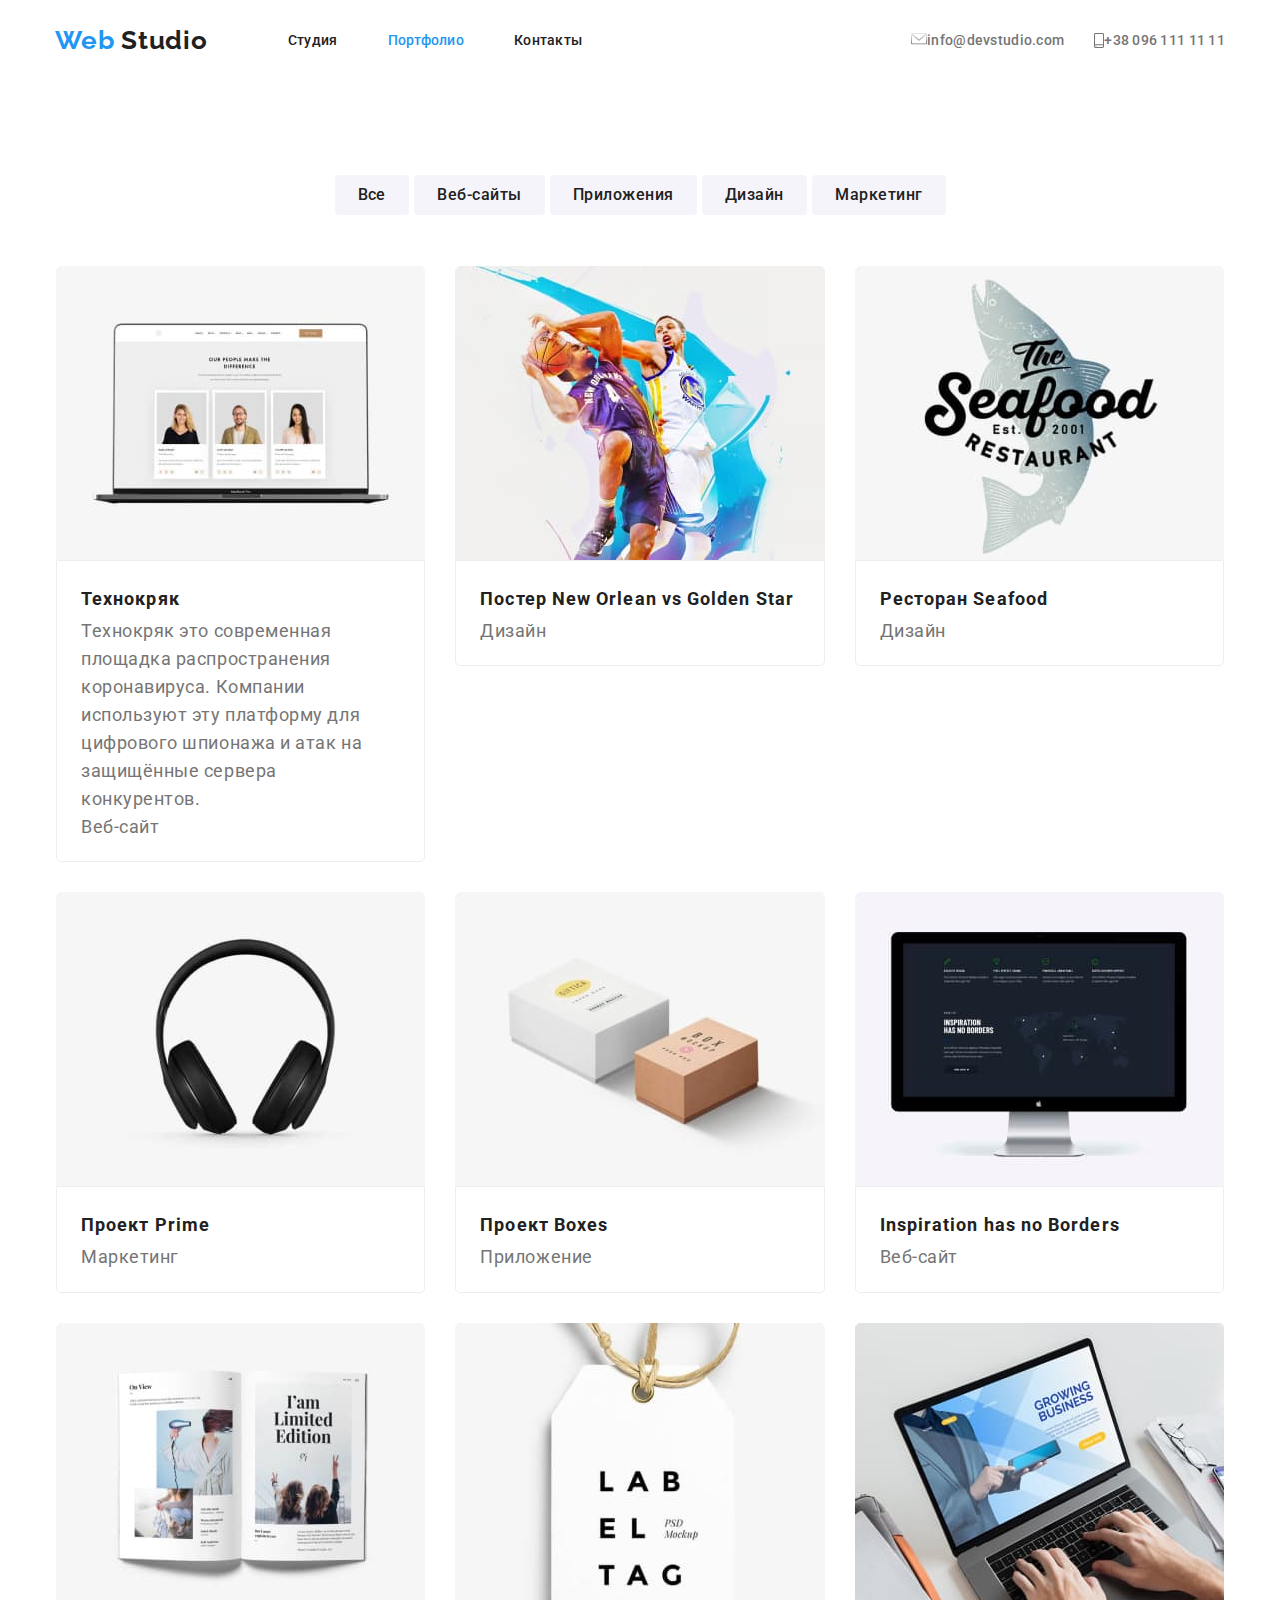
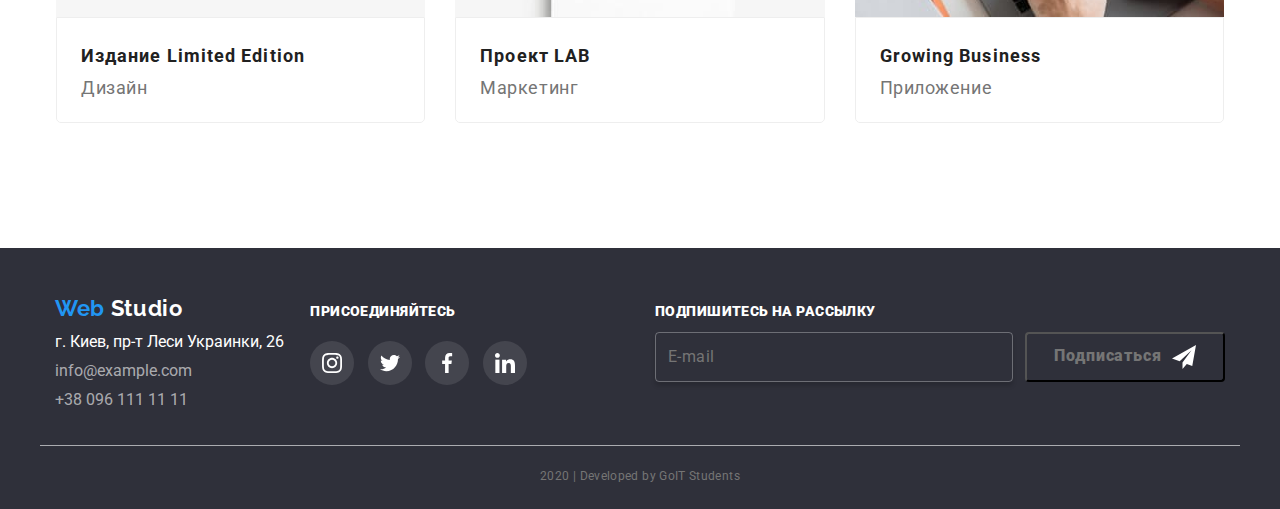
==== portfolio.html @ 770954a1 "добавляет форму в портфолио" ====
<!DOCTYPE html>
<html lang="ru">
  <head>
    <meta charset="UTF-8" />
    <meta name="viewport" content="width=device-width, initial-scale=1.0" />
    <title>Portfolio</title>
    <link
      href="https://fonts.googleapis.com/css2?family=Raleway:wght@700&family=Roboto:wght@400;500;700;900&display=swap"
      rel="stylesheet"
    />

    <link rel="stylesheet" href="./css/common.css" />
    <link rel="stylesheet" href="./css/main.css" />
  </head>

  <body>
    <!-- header-conteiner -->
    <header>
      <div class="container">
        <div class="hed">
          <nav class="nav">
            <a class="header-logo" href="./index.html">
              Web <span>Studio</span></a
            >
            <ul class="site-nav list-rule">
              <li class="item">
                <a href="./index.html" class="link">Студия</a>
              </li>
              <li class="item">
                <a href="./portfolio.html" class="link current">Портфолио</a>
              </li>
              <li class="item"><a href="" class="link">Контакты </a></li>
            </ul>
          </nav>
          <ul class="link-nav list-rule">
            <li class="item">
              <a href="mailto:info@devstudio.com" class="link email">
                info@devstudio.com</a
              >
            </li>
            <li class="item">
              <a href="tel:+380961111111" class="link tel">+38 096 111 11 11</a>
            </li>
          </ul>
        </div>
      </div>
    </header>
    <!-- main-conteiner -->
    <main>
      <section class="section">
        <div class="container">
          <h1 class="title visually-hidden">Портфолио</h1>
          <ul class="filtres list-rule">
            <li class="item">
              <button type="button" class="button">Все</button>
            </li>
            <li class="item">
              <button type="button" class="button">Веб-сайты</button>
            </li>
            <li class="item">
              <button type="button" class="button">Приложения</button>
            </li>
            <li class="item">
              <button type="button" class="button">Дизайн</button>
            </li>
            <li class="item">
              <button type="button" class="button">Маркетинг</button>
            </li>
          </ul>
          <ul class="work-list list-rule">
            <li class="item">
              <a href="">
                <img
                  src="./images/portfolio/web-site-technokrack.jpg"
                  alt=""
                  width="370"
                  height="294"
                />
                <div class="card-content">
                  <h2 class="title">Технокряк</h2>
                  <p class="text">
                    Технокряк это современная площадка распространения
                    коронавируса. Компании используют эту платформу для
                    цифрового шпионажа и атак на защищённые сервера конкурентов.
                  </p>
                  <p class="text">Веб-сайт</p>
                </div>
              </a>
            </li>
            <li class="item">
              <a href="">
                <img
                  src="./images/portfolio/designe-basketball.jpg"
                  alt=""
                  width="370"
                  height="294"
                />
                <div class="card-content">
                  <h2 class="title">Постер New Orlean vs Golden Star</h2>
                  <!-- <p class="text">
                    Технокряк это современная площадка распространения
                    коронавируса. Компании используют эту платформу для
                    цифрового шпионажа и атак на защищённые сервера конкурентов.
                  </p> -->
                  <p class="text">Дизайн</p>
                </div>
              </a>
            </li>
            <li class="item">
              <a href="">
                <img
                  src="./images/portfolio/apps-seafood.jpg"
                  alt=""
                  width="370"
                  height="294"
                />
                <div class="card-content">
                  <h2 class="title">Ресторан Seafood</h2>
                  <!-- <p class="text">
                    Технокряк это современная площадка распространения
                    коронавируса. Компании используют эту платформу для
                    цифрового шпионажа и атак на защищённые сервера конкурентов.
                  </p> -->
                  <p class="text">Дизайн</p>
                </div>
              </a>
            </li>
            <li class="item">
              <a href="">
                <img
                  src="./images/portfolio/marketing-prime.jpg"
                  alt=""
                  width="370"
                  height="294"
                />
                <div class="card-content">
                  <h2 class="title">Проект Prime</h2>
                  <!-- <p class="text">
                    Технокряк это современная площадка распространения
                    коронавируса. Компании используют эту платформу для
                    цифрового шпионажа и атак на защищённые сервера конкурентов.
                  </p> -->
                  <p class="text">Маркетинг</p>
                </div>
              </a>
            </li>
            <li class="item">
              <a href="">
                <img
                  src="./images/portfolio/apps-boxes.jpg"
                  alt=""
                  width="370"
                  height="294"
                />
                <div class="card-content">
                  <h2 class="title">Проект Boxes</h2>
                  <!-- <p class="text">
                    Технокряк это современная площадка распространения
                    коронавируса. Компании используют эту платформу для
                    цифрового шпионажа и атак на защищённые сервера конкурентов.
                  </p> -->
                  <p class="text">Приложение</p>
                </div>
              </a>
            </li>
            <li class="item">
              <a href="">
                <img
                  src="./images/portfolio/web-site-borders.jpg"
                  alt=""
                  width="370"
                  height="294"
                />
                <div class="card-content">
                  <h2 class="title">Inspiration has no Borders</h2>
                  <!-- <p class="text">
                    Технокряк это современная площадка распространения
                    коронавируса. Компании используют эту платформу для
                    цифрового шпионажа и атак на защищённые сервера конкурентов.
                  </p> -->
                  <p class="text">Веб-сайт</p>
                </div>
              </a>
            </li>
            <li class="item">
              <a href="">
                <img
                  src="./images/portfolio/designe-le.jpg"
                  alt=""
                  width="370"
                  height="294"
                />
                <div class="card-content">
                  <h2 class="title">Издание Limited Edition</h2>

                  <!-- <p class="text">
                    Технокряк это современная площадка распространения
                    коронавируса. Компании используют эту платформу для
                    цифрового шпионажа и атак на защищённые сервера конкурентов.
                  </p> -->
                  <p class="text">Дизайн</p>
                </div>
              </a>
            </li>
            <li class="item">
              <a href="">
                <img
                  src="./images/portfolio/marketing-lab.jpg"
                  alt=""
                  width="370"
                  height="294"
                />
                <div class="card-content">
                  <h2 class="title">Проект LAB</h2>
                  <!-- <p class="text">
                    Технокряк это современная площадка распространения
                    коронавируса. Компании используют эту платформу для
                    цифрового шпионажа и атак на защищённые сервера конкурентов.
                  </p> -->
                  <p class="text">Маркетинг</p>
                </div>
              </a>
            </li>
            <li class="item">
              <a href="">
                <img
                  src="./images/portfolio/apps-growing.jpg"
                  alt=""
                  width="370"
                  height="294"
                />
                <div class="card-content">
                  <h2 class="title">Growing Business</h2>
                  <!-- <p class="text">
                    Технокряк это современная площадка распространения
                    коронавируса. Компании используют эту платформу для
                    цифрового шпионажа и атак на защищённые сервера конкурентов.
                  </p> -->
                  <p class="text">Приложение</p>
                </div>
              </a>
            </li>
          </ul>
        </div>
      </section>
    </main>
    <!-- footer-conteiner -->
    <footer class="footer">
      <div class="container footer-flex">
        <div class="contacts">
          <a class="footer-logo" href="./index.html"
            >Web <span class="footer-logo-span">Studio</span></a
          >
          <h2 class="title foorter-title">Контакты</h2>

          <address>
            <a href="#" class="address">г. Киев, пр-т Леси Украинки, 26</a>
            <a href="mailto:info@example.com" class="link mail"
              >info@example.com</a
            >
            <a href="tel:+380961111111" class="link">+38 096 111 11 11</a>
          </address>
        </div>
        <div class="subscribe connect">
          <b> Присоединяйтесь</b>
          <ul class="footer-social list-rule">
            <li class="footer-social__link footer-social__link--instagram">
              <a href="" aria-label="ссылка на Instagram"></a>
            </li>
            <li class="footer-social__link footer-social__link--twitter">
              <a
                href=""
                class="button primary"
                aria-label="ссылка на Twitter"
              ></a>
            </li>
            <li class="footer-social__link footer-social__link--facebook">
              <a href="" aria-label="ссылка на Facebook"></a>
            </li>
            <li class="footer-social__link footer-social__link--linkedin">
              <a href="" aria-label="ссылка на Linkedin"></a>
            </li>
          </ul>
        </div>
        <div class="subscribe forma">
          <b>Подпишитесь на рассылку</b>
          <!-- <a href="" class="button primary">ПОДПИСАТЬСЯ</a> -->
          <form id="asd_subscribe_form" method="post" action="/">
            <ul class="forma-field list-rule">
              <li class="input-forma">
                <input
                  class="input-forma--inner"
                  type="text"
                  placeholder="E-mail"
                />
              </li>
              <li class="input-button">
                <button class="input-button--submit" type="submit">
                  Подписаться
                </button>
              </li>
            </ul>
          </form>
        </div>
      </div>
      <div class="container copyright">
        <p>2020 | Developed by GoIT Students</p>
      </div>
    </footer>
  </body>
</html>
---- css/common.css ----
html {
  box-sizing: border-box;
}
*,
*::before,
*::after {
  padding: 0px;
  margin: 0px;
  box-sizing: inherit;
}
:root {
  --primaty-text-color: #212121;
  --secondary-text-color: #757575;
  --accent-color: #2196f3;
  --white-text-color: #ffffff;
  --secondary-white-color: rgba(255, 255, 255, 0.6);
}

body {
  margin: 0;
  background-color: #ffffff;
  color: var(--primaty-text-color);
  font-family: Roboto, serif;
}
body .list-rule {
  list-style: none;
}
body .link,
a {
  text-decoration: none;
}
/* утилиты */
.visually-hidden {
  border: 0;
  clip: rect(0 0 0 0);
  height: 1px;
  margin: -1px;
  overflow: hidden;
  padding: 0;
  position: absolute;
  width: 1px;
  white-space: nowrap;
}
.container {
  margin-left: auto;
  margin-right: auto;
  width: 1200px;
  padding-left: 15px;
  padding-right: 15px;
  /* outline: 2px  solid tomato; */
}
.list {
  padding: 0;
  margin: 0;
  list-style: none;
}
.title {
  margin: 0px;
  padding: 0px;
}
.button {
  cursor: pointer;
}
.no-padding {
  padding: 0;
  margin: 0;
}
img {
  display: block;
  max-width: auto;
}
.title-margin {
  margin-bottom: 50px;
}
/* header-css */
.header-logo {
  display: block;
  padding-top: 24px;
  padding-bottom: 25px;
  color: var(--accent-color);
  font-family: Raleway, serif;
  font-style: normal;
  font-weight: 700;
  font-size: 26px;
  line-height: 1.19;
  letter-spacing: 0.03em;
}
.header-logo span {
  color: var(--primaty-text-color);
}
.hed {
  display: flex;
  align-items: center;
  padding-left: 0px;
  margin-right: 0px;
  border-top: 1px solid var(--secondary-white-color);
}
.nav {
  display: flex;
}
.site-nav {
  display: flex;
  margin-left: 80px;
}
.site-nav .item + .item {
  margin-left: 50px;
}
.site-nav .link,
.link-nav .link {
  display: block;
  padding-top: 32px;
  padding-bottom: 32px;

  color: var(--primaty-text-color);
  font-weight: 500;
  font-size: 14px;
  line-height: 1.14;
  letter-spacing: 0.02em;
}
.site-nav .link.current {
  color: var(--accent-color);
}
.link-nav .link,
.link-nav .link {
  color: var(--secondary-text-color);
}
.site-nav .link:hover,
.site-nav .link:focus,
.link-nav .link:hover,
.link-nav .link:focus {
  color: var(--accent-color);
}
.link-nav > .item > .link {
  display: flex;
}
.link-nav {
  display: flex;
  align-items: center;
  margin-left: auto;
}
.link-nav .item + .item {
  margin-left: 30px;
}
.email::before {
  display: block;
  width: 16px;
  height: 12px;
  content: '';
  background-size: cover;
  background-repeat: no-repeat;
  background-position: center;
  background-image: url('../images/mail_logo.svg');
}
.tel::before {
  display: block;
  width: 10px;
  height: 15px;
  content: '';
  background-size: cover;
  background-repeat: no-repeat;
  background-position: center;
  background-image: url('../images/smartphone.svg');
}

/* footer css */
.footer {
  background-color: #2f303a;
  padding-top: 48px;
}
.footer-flex {
  display: flex;
  align-items: baseline;
  justify-content: space-between;
}

.foorter-title {
  display: none;
}
.footer-logo {
  display: block;
  margin-bottom: 10px;
  color: var(--accent-color);
  font-family: Raleway, serif;
  font-weight: 700;
  font-size: 22px;
  line-height: 1.18;
  letter-spacing: 0.03em;
}
.footer-logo-span {
  color: var(--white-text-color);
}
.footer-social {
  padding-top: 21px;
  padding-bottom: 56px;
}
.footer-social__link {
  display: inline-block;
  margin-right: 10px;
  width: 44px;
  height: 44px;
  border-radius: 50%;
  background-size: 20px;
  background-repeat: no-repeat;
  background-position: center;
  background-color: rgba(255, 255, 255, 10%);
}
.footer-social__link:last-child {
  margin-right: 0px;
}
.footer-social__link:hover,
.footer-social__link:focus {
  background-color: var(--accent-color);
}

.footer-social__link--instagram {
  background-image: url(../images/footer/instagram.svg);
}
.footer-social__link--twitter {
  background-image: url(../images/footer/twitter.svg);
}
.footer-social__link--facebook {
  background-image: url(../images/footer/facebook.svg);
}
.footer-social__link--linkedin {
  background-image: url(../images/footer/linkedin.svg);
}
.contacts a {
  display: inline-block;
  font-style: normal;
}
.contacts .address {
  display: block;
  margin-bottom: 10px;
  color: var(--white-text-color);
}
.contacts > address {
  padding-bottom: 28px;
}
.mail {
  display: block;
  margin-bottom: 10px;
}
.contacts .link {
  display: block;
  color: var(--secondary-white-color);
}
.connect {
  display: flex;
  flex-direction: column;
}
/* css для формі подписки */
.forma {
  display: flex;
  flex-direction: column;
  margin-left: 102px;
}
.forma-field {
  display: flex;
  margin-top: 12px;
}
.input-forma {
  margin-right: 12px;
  display: flex;
}
.input-button {
  display: flex;
}
.input-forma--inner {
  padding: 18px 12px;
  width: 358px;
  height: 50px;
  font-family: inherit;
  font-style: normal;
  font-weight: 400;
  color: var(--secondary-white-color);
  font-size: 16px;
  line-height: 1.9;
  letter-spacing: 0.03em;
  box-sizing: border-box;
  border: 1px solid rgba(255, 255, 255, 0.3);
  box-shadow: 0px 4px 4px rgba(0, 0, 0, 0.15);
  border-radius: 4px;
  background-color: rgba(255, 255, 255, 0);
}
.input-button--submit {
  display: flex;
  align-items: center;
  justify-content: center;
  margin-left: auto;
  margin-right: auto;
  width: 200px;
  height: 50px;
  border-radius: 4px;
  font-weight: 900;
  font-family: inherit;
  font-size: 16px;
  line-height: 1.9;
  letter-spacing: 0.06em;
  background-color: rgba(255, 255, 255, 0);
  color: var(--secondary-text-color);
}
.input-button--submit:hover,
.input-button--submit:focus {
  background-color: var(--accent-color);
  color: var(--white-text-color);
}
.input-button--submit::after {
  display: inline-block;
  width: 24px;
  height: 24px;
  margin-left: 10px;
  content: '';
  background-image: url('../images/icon_send.svg');
}
.subscribe {
  display: flex;
  color: var(--white-text-color);
  font-weight: 700;
  font-size: 14px;
  line-height: 1.14;
  letter-spacing: 0.03em;
  text-transform: uppercase;
}
.copyright {
  padding-top: 18px;
  padding-bottom: 21px;
  border-top: 1px solid var(--secondary-white-color);
  color: var(--secondary-text-color);
  font-size: 12px;
  line-height: 2;
  text-align: center;
  letter-spacing: 0.03em;
}
---- css/main.css ----
/* палитра основной черный #212121
вторичный черный #757575
основной белый #FFFFFF
вторичный белый rgba(255, 255, 255, 0.6);
акцент #2196f3
*/
/* css для index.html */
/* hero css */
.hero {
  display: flex;
  justify-content: center;
  align-items: center;
  max-width: 1600px;
  height: 600px;
  margin-left: auto;
  margin-right: auto;
  background-image: linear-gradient(
      to right,
      rgba(47, 48, 58, 0.8),
      rgba(47, 48, 58, 0.8)
    ),
    url(../images/hero/hero.jpg);

  background-repeat: no-repeat;
  background-position: center;
  background-size: cover;
}
.hero-content {
  max-width: 646px;
  height: 200px;
  display: flex;
  text-align: center;
  flex-direction: column;
}
.hero .title-hero {
  margin-top: 0;
  margin-bottom: 40px;
  font-weight: 900;
  font-size: 44px;
  line-height: 1.5;
  letter-spacing: 0.06em;
  text-transform: uppercase;
  color: var(--white-text-color);
}

/* css для всех секций */
.section {
  padding-top: 94px;
  padding-bottom: 94px;
}
.section.no-padding {
  padding-top: 0;
  padding-bottom: 0;
}
.section .title {
  font-weight: 700;
  font-size: 36px;
  line-height: 1.6;
  text-align: center;
  letter-spacing: 0.03em;
}

/* css для наши преишущества */

.studio-skills-list,
.what-we-do-list,
.our-team-list,
.regular-clients-list {
  display: flex;
  /* flex-direction: row; */
  align-items: center;
  /* justify-content: space-between; */
  padding: 0px;
}

.studio-skills-list .item + .item {
  margin-left: 30px;
}
.studio-skills-list .item {
  display: flex;
  flex-direction: column;
  width: 278px;
}
.features-link:hover,
.features-link:focus {
  background-color: var(--accent-color);
}
.features-link {
  display: inline-block;
  margin-bottom: 30px;
  background-color: #f5f4fa;
  width: 270px;
  height: 120px;
  box-sizing: border-box;
  background-size: 70px;
  background-repeat: no-repeat;
  background-position: center;
  /* outline: 1px tomato solid; */
}
.features-link--details {
  background-image: url('../images/studio_skills/antenna.svg');
}
.features-link--punctuality {
  background-image: url('../images/studio_skills/clock.svg');
}
.features-link--planing {
  background-image: url('../images/studio_skills/diagram.svg');
}
.features-link--modern_technology {
  background-image: url('../images/studio_skills/astronaut.svg');
}

.features-description {
}
.studio-skills-list .title {
  margin-bottom: 10px;
  font-weight: 700;
  font-size: 14px;
  line-height: 1.14;
  text-align: left;
  letter-spacing: 0.03em;
  text-transform: uppercase;
}
.studio-skills-list .text {
  color: var(--secondary-text-color);
  font-weight: 400;
  font-size: 14px;
  line-height: 1.7;
  letter-spacing: 0.03em;
}
.studio-skills-list .link:hover,
.studio-skills-list .link:focus {
  color: var(--accent-color);
}

/* css для чем мы занимаемся */
.section .what-we-do-list .title {
  padding-top: 27px;
  padding-bottom: 27px;
  color: var(--white-text-color);
  /* фон для того чтобы было видно текст */
  background-color: rgba(47, 48, 58, 0.8);
  font-weight: 700;
  font-size: 14px;
  line-height: 1.14;
  text-align: center;
  letter-spacing: 0.03em;
  text-transform: uppercase;
}

.what-we-do-list .item {
  width: 380px;
}
.what-we-do-list .item + .item {
  margin-left: 30px;
}
.what-we-do-list .image {
  display: block;
}
/* css для наша команда */
.team {
  background-color: #f5f4fa;
}
.our-team-list .item + .item {
  margin-left: 30px;
}
.our-team-list .item {
  display: flex;
  flex-direction: column;
  overflow: hidden;
  border-radius: 4px;
  width: 278px;
  box-shadow: 0px 2px 1px rgba(0, 0, 0, 0.2), 0px 1px 1px rgba(0, 0, 0, 0.14),
    0px 1px 3px rgba(0, 0, 0, 0.12);
}
.our-team-list .image {
  display: block;
  margin-bottom: 30px;
  border-bottom-left-radius: 0;
  border-bottom-right-radius: 0;
}
.our-team-list .title {
  margin-bottom: 10px;
  font-weight: 500;
  font-size: 16px;
  line-height: 1.19;
  text-align: center;
  letter-spacing: 0.03em;
}
.our-team-list .text {
  margin-bottom: 16px;
  color: var(--secondary-text-color);
  font-size: 16px;
  line-height: 1.19;
  text-align: center;
  letter-spacing: 0.03em;
}
.member-list {
  display: flex;
  margin-right: auto;
  margin-left: auto;
  width: 207px;
  height: 44px;
}

.member-list .link {
  display: inline-block;
  margin-right: 10px;
  width: 44px;
  height: 44px;
  border-radius: 50%;
  background-size: 20px;
  background-repeat: no-repeat;
  background-position: center;
}
.instagram {
  background-image: url('../images/team/icons/instagram.svg');
}
.twitter {
  background-image: url('../images/team/icons/twitter.svg');
}
.facebook {
  background-image: url('../images/team/icons/facebook.svg');
}
.linkedin {
  background-image: url('../images/team/icons/linkedin.svg');
}
.member-list .link:hover,
.member-list .link:focus {
  color: var(--accent-color);
}
/* css для постоянные клиенты */
.regular-clients-list {
  display: flex;
  justify-content: space-between;
}
.client-title {
  margin-bottom: 50px;
}
/* .regular-clients .item + .item {
  margin-left: 30px;
} */
.regular-clients .item {
  width: 175px;
}
.regular-clients .title {
  color: var(--primaty-text-color);
}
.regular-clients .link:hover,
.regular-clients .link:focus {
  color: var(--accent-color);
}
.client-logo {
  display: inline-block;
  width: 170px;
  height: 90px;
  border: 1px solid #afb1b8;
  box-sizing: border-box;
  border-radius: 4px;
  background-repeat: no-repeat;
  background-position: center;
}
.client-logo:hover,
.client-logo:focus {
  border: 1px solid var(--accent-color);
}
.client-logo--clien1 {
  background-size: 44px 44px;
  background-image: url('../images/clients/Client1.svg');
}
.client-logo--clien2 {
  background-size: 40px 52px;
  background-image: url('../images/clients/Client2.svg');
}
.client-logo--clien3 {
  background-size: 41px 43px;
  background-image: url('../images/clients/Client3.svg');
}
.client-logo--clien4 {
  background-size: 80px 42px;
  background-image: url('../images/clients/Client4.svg');
}
.client-logo--clien5 {
  background-size: 59px 47px;
  background-image: url('../images/clients/Client5.svg');
}
.client-logo--clien6 {
  background-size: 88px 45px;
  background-image: url('../images/clients/Client6.svg');
}

/* button */
.button.hero-button {
  display: block;
  margin-left: auto;
  margin-right: auto;
  max-width: 136px;
  min-width: 200px;
  padding: 10px 32px;
  border-radius: 4px;
  font-family: inherit;
  font-weight: 700;
  font-size: 16px;
  line-height: 1.9;
  color: var(--white-text-color);
  background-color: var(--accent-color);
}
.button.primary {
  font-family: inherit;
  font-weight: 700;
  font-size: 16px;
  line-height: 1.9;
  color: var(--white-text-color);
  background-color: var(--accent-color);
}
/* css для portfolio.html */
/* css для радио-кнопок */
.filtres {
  display: flex;
  justify-content: space-between;
  align-items: center;
  margin-left: auto;
  margin-right: auto;
  margin-bottom: 50px;
  width: 641px;
  padding-left: 15px;
  padding-right: 15px;
  /* outline: 2px solid tomato; */
}

.filtres .button {
  display: block;
  border: 1px solid transparent;
  border-radius: 4px;
  padding: 6px 22px;
  min-width: 73px;
  font-family: inherit;
  color: var(--primaty-text-color);
  background-color: #f5f4fa;
  font-weight: 500;
  font-size: 16px;
  line-height: 1.62;
  text-align: center;
  letter-spacing: 0.03em;
}
.filtres .button:hover,
.filtres .button:focus {
  color: var(--white-text-color);
  background-color: var(--accent-color);
}
/* css для примеров работ */
.work-list {
  display: flex;
  flex-wrap: wrap;
  /* margin: -15px; */
  border: 1px solid transparent;
  border-radius: 5px;
}
.work-list .item {
  /* margin: 15px; */
  width: calc((100% - 60px) / 3);
  margin-right: 30px;
  margin-bottom: 30px;
  border-top-left-radius: 5px;
  border-top-right-radius: 5px;
  overflow: hidden;
}
.work-list .item:nth-child(3n) {
  margin-right: 0;
}
.work-list .item:hover,
.work-list .item:hover {
  box-shadow: 1px 4px 6px rgba(0, 0, 0, 0.16), 0px 4px 4px rgba(0, 0, 0, 0.06),
    0px 1px 1px rgba(0, 0, 0, 0.12);
}
.card-content {
  padding-left: 24px;
  padding-right: 24px;
  padding-top: 20px;
  padding-bottom: 20px;
  border: 1px solid #eeeeee;
  box-sizing: border-box;
  border-bottom-left-radius: 5px;
  border-bottom-right-radius: 5px;
}
.work-list .title {
  font-weight: 700;
  font-size: 18px;
  text-align: left;
  line-height: 2;
  letter-spacing: 0.06em;
  color: var(--primaty-text-color);
}
.work-list .text {
  font-weight: 400;
  font-size: 18px;
  line-height: 1.56;
  letter-spacing: 0.03em;
  color: var(--secondary-text-color);
}
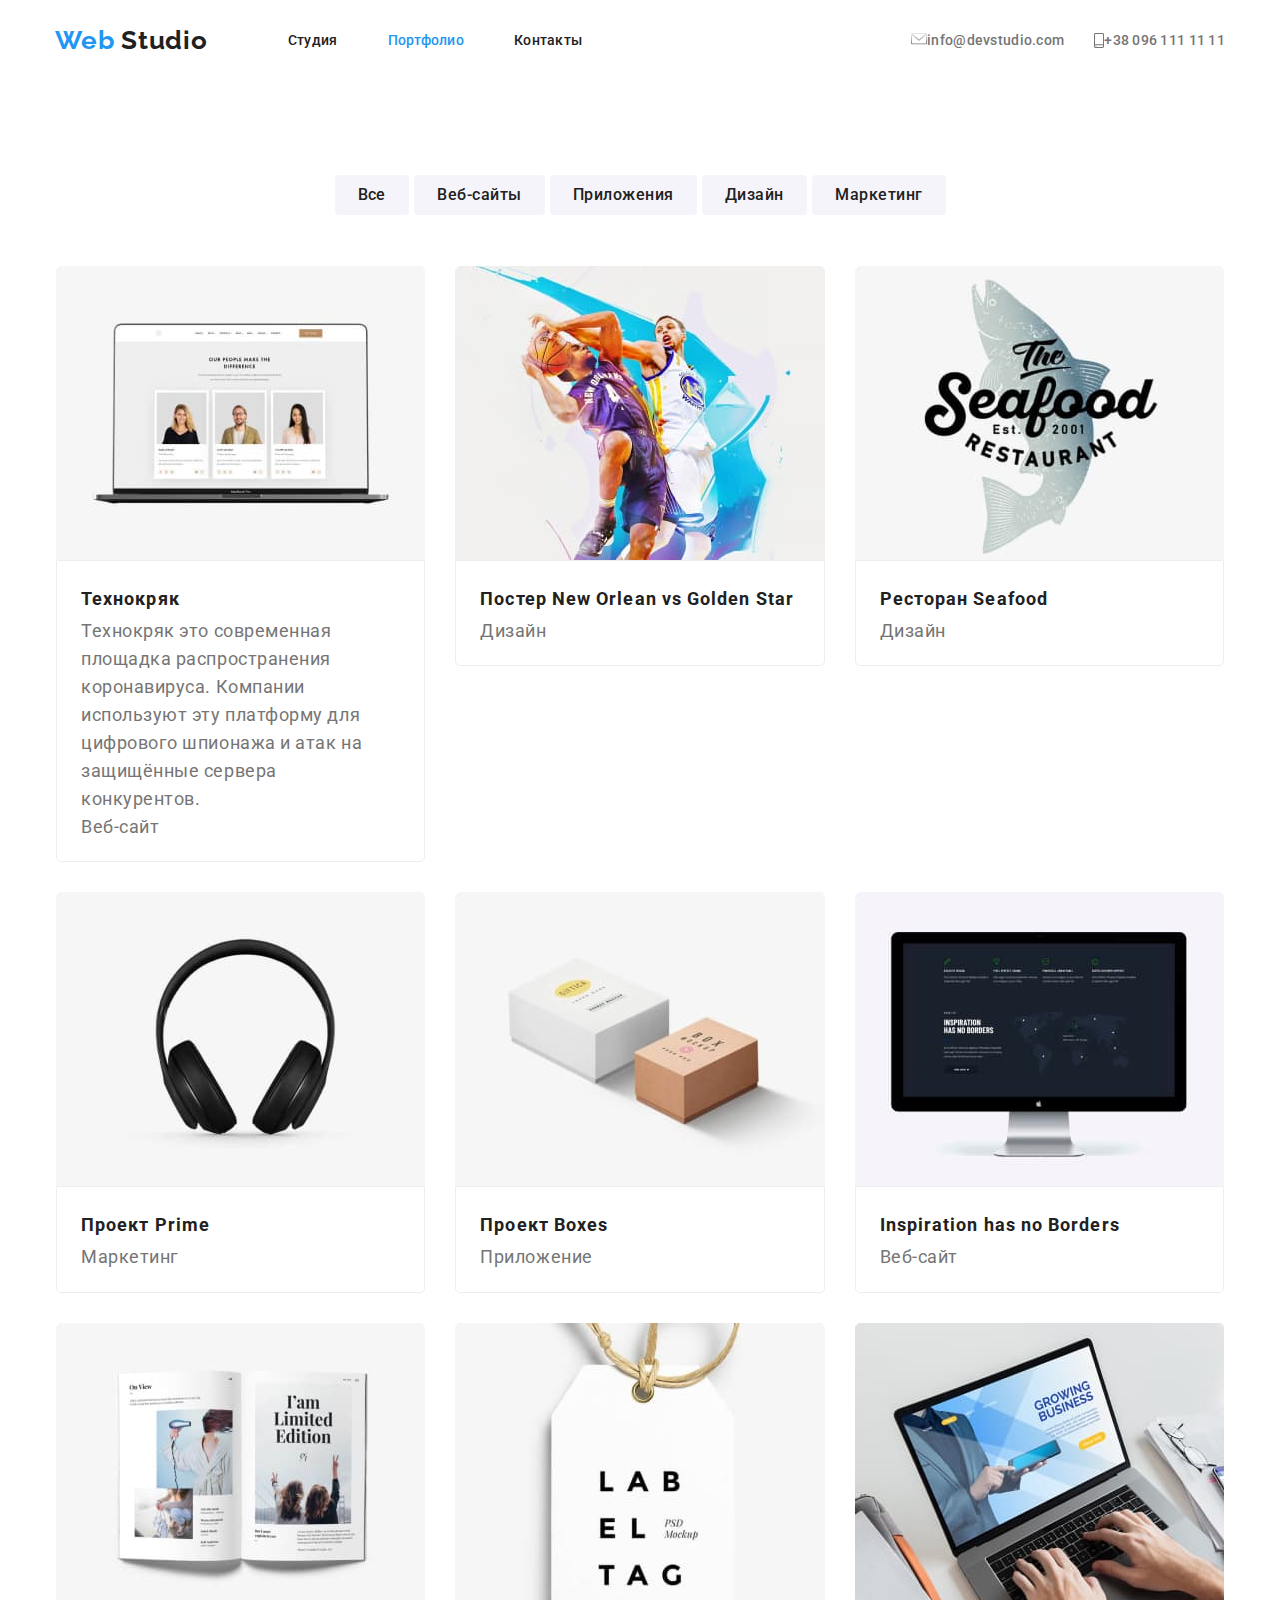
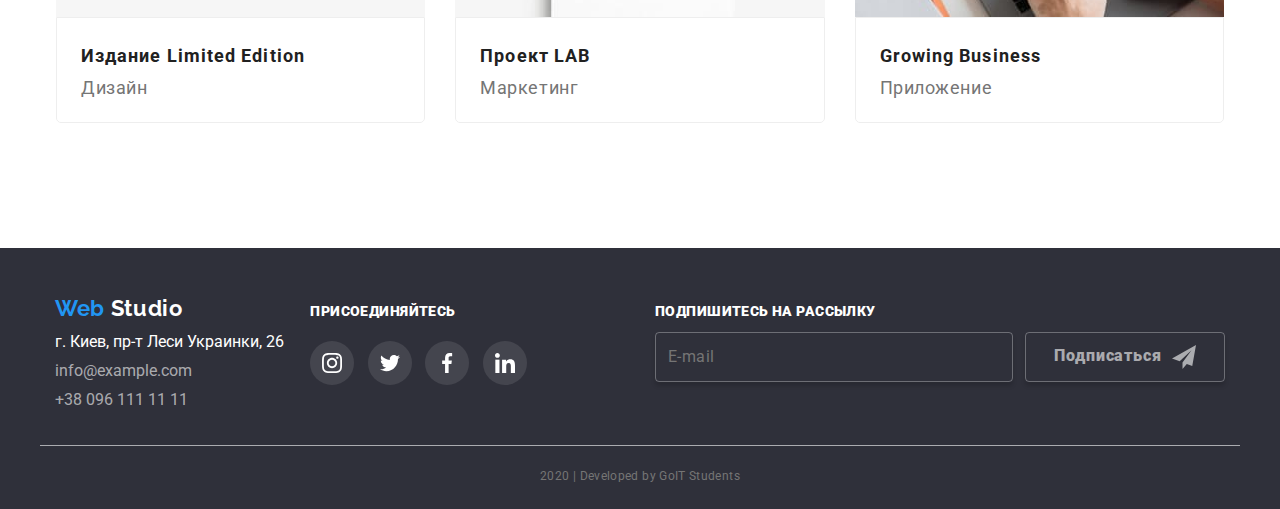
==== commit 51577bc7: "добавляет свг футера в портфолио" ====
--- a/portfolio.html
+++ b/portfolio.html
@@ -297,6 +297,20 @@
               <li class="input-button">
                 <button class="input-button--submit" type="submit">
                   Подписаться
+                  <svg
+                    class="svgshka"
+                    width="24"
+                    height="24"
+                    viewBox="0 0 24 24"
+                    fill="none"
+                    xmlns="http://www.w3.org/2000/svg"
+                  >
+                    <path
+                      class="plane"
+                      d="M24 0L0 13.5L7.66994 16.3407L19.5 5.25002L10.5017 17.3896L10.509 17.3923L10.5 17.3896V24.0001L14.8013 18.982L20.2501 21.0001L24 0Z"
+                      fill="rgba(255, 255, 255, 0.6)"
+                    />
+                  </svg>
                 </button>
               </li>
             </ul>
--- a/css/common.css
+++ b/css/common.css
@@ -290,6 +290,9 @@
   margin-right: auto;
   width: 200px;
   height: 50px;
+  box-sizing: border-box;
+  border: 1px solid rgba(255, 255, 255, 0.3);
+  box-shadow: 0px 4px 4px rgba(0, 0, 0, 0.15);
   border-radius: 4px;
   font-weight: 900;
   font-family: inherit;
@@ -297,20 +300,19 @@
   line-height: 1.9;
   letter-spacing: 0.06em;
   background-color: rgba(255, 255, 255, 0);
-  color: var(--secondary-text-color);
+  color: var(--secondary-white-color);
 }
 .input-button--submit:hover,
 .input-button--submit:focus {
   background-color: var(--accent-color);
   color: var(--white-text-color);
 }
-.input-button--submit::after {
-  display: inline-block;
-  width: 24px;
-  height: 24px;
+.svgshka {
   margin-left: 10px;
-  content: '';
-  background-image: url('../images/icon_send.svg');
+}
+.input-button--submit:hover > .svgshka > .plane,
+.input-button--submit:focus > .svgshka > .plane {
+  fill: #ffffff;
 }
 .subscribe {
   display: flex;
--- a/css/main.css
+++ b/css/main.css
@@ -26,7 +26,7 @@
   background-size: cover;
 }
 .hero-content {
-  max-width: 646px;
+  max-width: 696px;
   height: 200px;
   display: flex;
   text-align: center;
@@ -264,27 +264,27 @@
 .client-logo:focus {
   border: 1px solid var(--accent-color);
 }
-.client-logo--clien1 {
+.client-logo--client1 {
   background-size: 44px 44px;
   background-image: url('../images/clients/Client1.svg');
 }
-.client-logo--clien2 {
+.client-logo--client2 {
   background-size: 40px 52px;
   background-image: url('../images/clients/Client2.svg');
 }
-.client-logo--clien3 {
+.client-logo--client3 {
   background-size: 41px 43px;
   background-image: url('../images/clients/Client3.svg');
 }
-.client-logo--clien4 {
+.client-logo--client4 {
   background-size: 80px 42px;
   background-image: url('../images/clients/Client4.svg');
 }
-.client-logo--clien5 {
+.client-logo--client5 {
   background-size: 59px 47px;
   background-image: url('../images/clients/Client5.svg');
 }
-.client-logo--clien6 {
+.client-logo--client6 {
   background-size: 88px 45px;
   background-image: url('../images/clients/Client6.svg');
 }
@@ -294,8 +294,7 @@
   display: block;
   margin-left: auto;
   margin-right: auto;
-  max-width: 136px;
-  min-width: 200px;
+  max-width: 200px;
   padding: 10px 32px;
   border-radius: 4px;
   font-family: inherit;
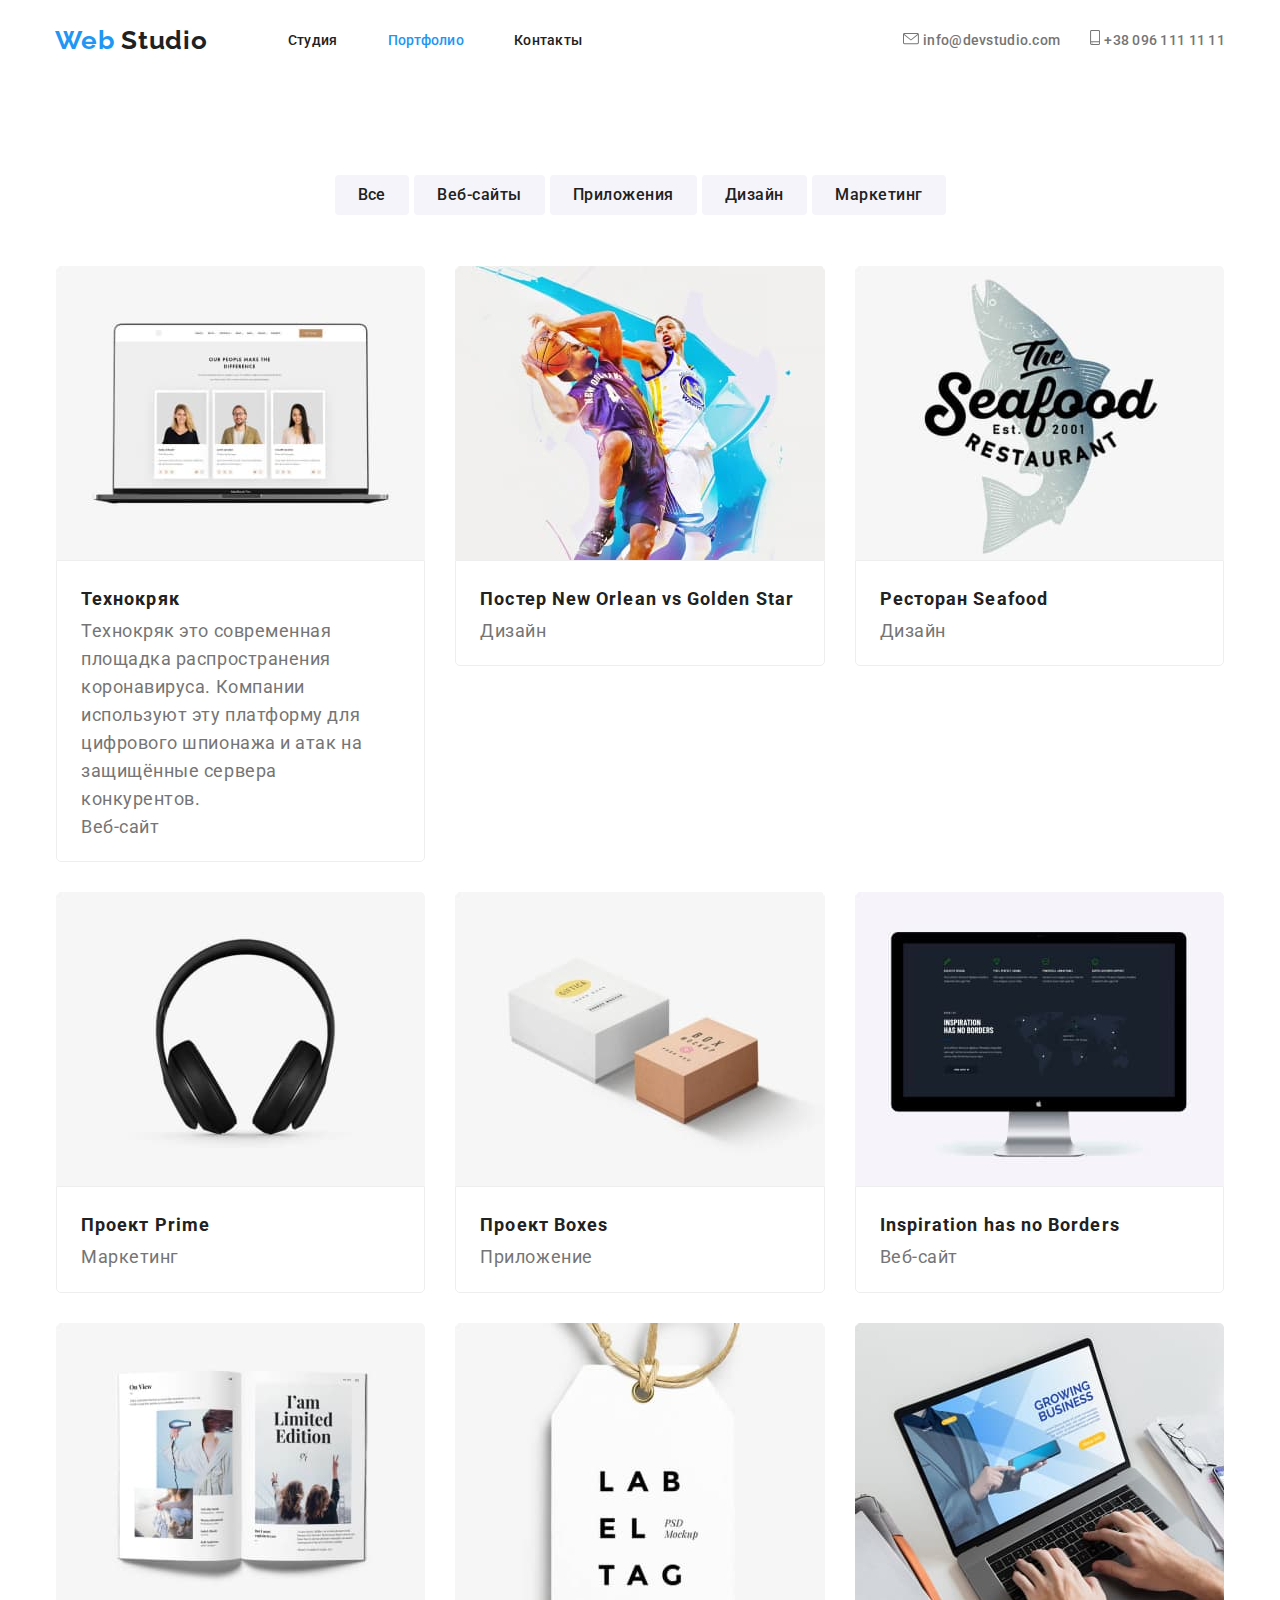
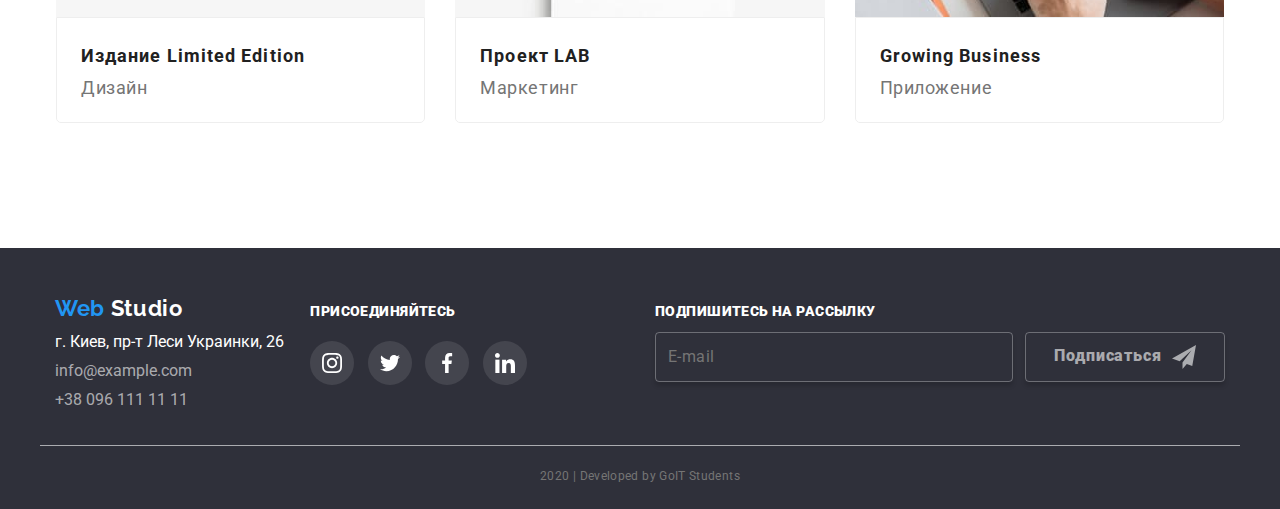
==== commit e1002da7: "делает иконки в хедере" ====
--- a/portfolio.html
+++ b/portfolio.html
@@ -33,13 +33,19 @@
             </ul>
           </nav>
           <ul class="link-nav list-rule">
-            <li class="item">
-              <a href="mailto:info@devstudio.com" class="link email">
-                info@devstudio.com</a
-              >
-            </li>
-            <li class="item">
-              <a href="tel:+380961111111" class="link tel">+38 096 111 11 11</a>
+            <li class="item-link">
+              <svg class="nav-icon" width="16" height="12">
+                <use href="./images/symbol-defs.svg#envelope"></use>
+              </svg>
+              <a href="mailto:info@devstudio.com" class="link">
+                info@devstudio.com
+              </a>
+            </li>
+            <li class="item-link">
+              <svg class="nav-icon" width="10" height="15">
+                <use href="./images/symbol-defs.svg#smartphone"></use>
+              </svg>
+              <a href="tel:+380961111111" class="link">+38 096 111 11 11</a>
             </li>
           </ul>
         </div>
@@ -97,11 +103,6 @@
                 />
                 <div class="card-content">
                   <h2 class="title">Постер New Orlean vs Golden Star</h2>
-                  <!-- <p class="text">
-                    Технокряк это современная площадка распространения
-                    коронавируса. Компании используют эту платформу для
-                    цифрового шпионажа и атак на защищённые сервера конкурентов.
-                  </p> -->
                   <p class="text">Дизайн</p>
                 </div>
               </a>
@@ -116,11 +117,6 @@
                 />
                 <div class="card-content">
                   <h2 class="title">Ресторан Seafood</h2>
-                  <!-- <p class="text">
-                    Технокряк это современная площадка распространения
-                    коронавируса. Компании используют эту платформу для
-                    цифрового шпионажа и атак на защищённые сервера конкурентов.
-                  </p> -->
                   <p class="text">Дизайн</p>
                 </div>
               </a>
@@ -135,11 +131,6 @@
                 />
                 <div class="card-content">
                   <h2 class="title">Проект Prime</h2>
-                  <!-- <p class="text">
-                    Технокряк это современная площадка распространения
-                    коронавируса. Компании используют эту платформу для
-                    цифрового шпионажа и атак на защищённые сервера конкурентов.
-                  </p> -->
                   <p class="text">Маркетинг</p>
                 </div>
               </a>
@@ -154,11 +145,6 @@
                 />
                 <div class="card-content">
                   <h2 class="title">Проект Boxes</h2>
-                  <!-- <p class="text">
-                    Технокряк это современная площадка распространения
-                    коронавируса. Компании используют эту платформу для
-                    цифрового шпионажа и атак на защищённые сервера конкурентов.
-                  </p> -->
                   <p class="text">Приложение</p>
                 </div>
               </a>
@@ -173,11 +159,6 @@
                 />
                 <div class="card-content">
                   <h2 class="title">Inspiration has no Borders</h2>
-                  <!-- <p class="text">
-                    Технокряк это современная площадка распространения
-                    коронавируса. Компании используют эту платформу для
-                    цифрового шпионажа и атак на защищённые сервера конкурентов.
-                  </p> -->
                   <p class="text">Веб-сайт</p>
                 </div>
               </a>
@@ -192,12 +173,6 @@
                 />
                 <div class="card-content">
                   <h2 class="title">Издание Limited Edition</h2>
-
-                  <!-- <p class="text">
-                    Технокряк это современная площадка распространения
-                    коронавируса. Компании используют эту платформу для
-                    цифрового шпионажа и атак на защищённые сервера конкурентов.
-                  </p> -->
                   <p class="text">Дизайн</p>
                 </div>
               </a>
@@ -212,11 +187,6 @@
                 />
                 <div class="card-content">
                   <h2 class="title">Проект LAB</h2>
-                  <!-- <p class="text">
-                    Технокряк это современная площадка распространения
-                    коронавируса. Компании используют эту платформу для
-                    цифрового шпионажа и атак на защищённые сервера конкурентов.
-                  </p> -->
                   <p class="text">Маркетинг</p>
                 </div>
               </a>
@@ -231,11 +201,6 @@
                 />
                 <div class="card-content">
                   <h2 class="title">Growing Business</h2>
-                  <!-- <p class="text">
-                    Технокряк это современная площадка распространения
-                    коронавируса. Компании используют эту платформу для
-                    цифрового шпионажа и атак на защищённые сервера конкурентов.
-                  </p> -->
                   <p class="text">Приложение</p>
                 </div>
               </a>
--- a/css/common.css
+++ b/css/common.css
@@ -126,42 +126,30 @@
 }
 .site-nav .link:hover,
 .site-nav .link:focus,
-.link-nav .link:hover,
-.link-nav .link:focus {
+.item-link .link:hover,
+.item-link .link:focus {
   color: var(--accent-color);
 }
-.link-nav > .item > .link {
-  display: flex;
+.link-nav > .item-link > .link {
+  display: inline-block;
 }
 .link-nav {
   display: flex;
   align-items: center;
   margin-left: auto;
 }
-.link-nav .item + .item {
+.link-nav .item-link + .item-link {
   margin-left: 30px;
 }
-.email::before {
-  display: block;
-  width: 16px;
-  height: 12px;
-  content: '';
-  background-size: cover;
-  background-repeat: no-repeat;
-  background-position: center;
-  background-image: url('../images/mail_logo.svg');
-}
-.tel::before {
-  display: block;
-  width: 10px;
-  height: 15px;
-  content: '';
-  background-size: cover;
-  background-repeat: no-repeat;
-  background-position: center;
-  background-image: url('../images/smartphone.svg');
-}
-
+/* --secondary-text-color  */
+.nav-icon {
+  display: inline-block;
+  fill: var(--secondary-text-color);
+}
+.item-link:hover > .nav-icon,
+.item-link:focus > .nav-icon {
+  fill: var(--accent-color);
+}
 /* footer css */
 .footer {
   background-color: #2f303a;
--- a/css/main.css
+++ b/css/main.css
@@ -62,7 +62,7 @@
 
 /* css для наши преишущества */
 
-.studio-skills-list,
+.features-list,
 .what-we-do-list,
 .our-team-list,
 .regular-clients-list {
@@ -73,32 +73,27 @@
   padding: 0px;
 }
 
-.studio-skills-list .item + .item {
+.features-list .item + .item {
   margin-left: 30px;
 }
-.studio-skills-list .item {
+.features-list .item {
   display: flex;
   flex-direction: column;
   width: 278px;
 }
-.features-link:hover,
-.features-link:focus {
-  background-color: var(--accent-color);
-}
 .features-link {
-  display: inline-block;
+  display: flex;
   margin-bottom: 30px;
   background-color: #f5f4fa;
   width: 270px;
   height: 120px;
   box-sizing: border-box;
-  background-size: 70px;
   background-repeat: no-repeat;
   background-position: center;
   /* outline: 1px tomato solid; */
 }
-.features-link--details {
-  background-image: url('../images/studio_skills/antenna.svg');
+.features-link .features-link--details {
+  background-image: url('../images/symbol-defs.svg#antenna');
 }
 .features-link--punctuality {
   background-image: url('../images/studio_skills/clock.svg');
@@ -110,9 +105,7 @@
   background-image: url('../images/studio_skills/astronaut.svg');
 }
 
-.features-description {
-}
-.studio-skills-list .title {
+.features-list .title {
   margin-bottom: 10px;
   font-weight: 700;
   font-size: 14px;
@@ -121,18 +114,13 @@
   letter-spacing: 0.03em;
   text-transform: uppercase;
 }
-.studio-skills-list .text {
+.features-list .text {
   color: var(--secondary-text-color);
   font-weight: 400;
   font-size: 14px;
   line-height: 1.7;
   letter-spacing: 0.03em;
 }
-.studio-skills-list .link:hover,
-.studio-skills-list .link:focus {
-  color: var(--accent-color);
-}
-
 /* css для чем мы занимаемся */
 .section .what-we-do-list .title {
   padding-top: 27px;
@@ -204,7 +192,8 @@
 }
 
 .member-list .link {
-  display: inline-block;
+  display: flex;
+  align-items: center;
   margin-right: 10px;
   width: 44px;
   height: 44px;
@@ -213,21 +202,17 @@
   background-repeat: no-repeat;
   background-position: center;
 }
-.instagram {
-  background-image: url('../images/team/icons/instagram.svg');
-}
-.twitter {
-  background-image: url('../images/team/icons/twitter.svg');
-}
-.facebook {
-  background-image: url('../images/team/icons/facebook.svg');
-}
-.linkedin {
-  background-image: url('../images/team/icons/linkedin.svg');
+.member-list .link > .link-icon {
+  display: inline-block;
+  fill: #afb1b8;
+}
+.member-list .link:hover > .link-icon,
+.member-list .link:focus > .link-icon {
+  fill: var(--white-text-color);
 }
 .member-list .link:hover,
 .member-list .link:focus {
-  color: var(--accent-color);
+  background-color: var(--accent-color);
 }
 /* css для постоянные клиенты */
 .regular-clients-list {
@@ -246,12 +231,10 @@
 .regular-clients .title {
   color: var(--primaty-text-color);
 }
-.regular-clients .link:hover,
-.regular-clients .link:focus {
-  color: var(--accent-color);
-}
 .client-logo {
-  display: inline-block;
+  display: flex;
+  justify-content: center;
+  align-items: center;
   width: 170px;
   height: 90px;
   border: 1px solid #afb1b8;
@@ -264,29 +247,13 @@
 .client-logo:focus {
   border: 1px solid var(--accent-color);
 }
-.client-logo--client1 {
-  background-size: 44px 44px;
-  background-image: url('../images/clients/Client1.svg');
-}
-.client-logo--client2 {
-  background-size: 40px 52px;
-  background-image: url('../images/clients/Client2.svg');
-}
-.client-logo--client3 {
-  background-size: 41px 43px;
-  background-image: url('../images/clients/Client3.svg');
-}
-.client-logo--client4 {
-  background-size: 80px 42px;
-  background-image: url('../images/clients/Client4.svg');
-}
-.client-logo--client5 {
-  background-size: 59px 47px;
-  background-image: url('../images/clients/Client5.svg');
-}
-.client-logo--client6 {
-  background-size: 88px 45px;
-  background-image: url('../images/clients/Client6.svg');
+.client-logo-icon {
+  display: inline-block;
+  fill: #afb1b8;
+}
+.client-logo:hover > .client-logo-icon,
+.client-logo:focus > .client-logo-icon {
+  fill: var(--accent-color);
 }
 
 /* button */
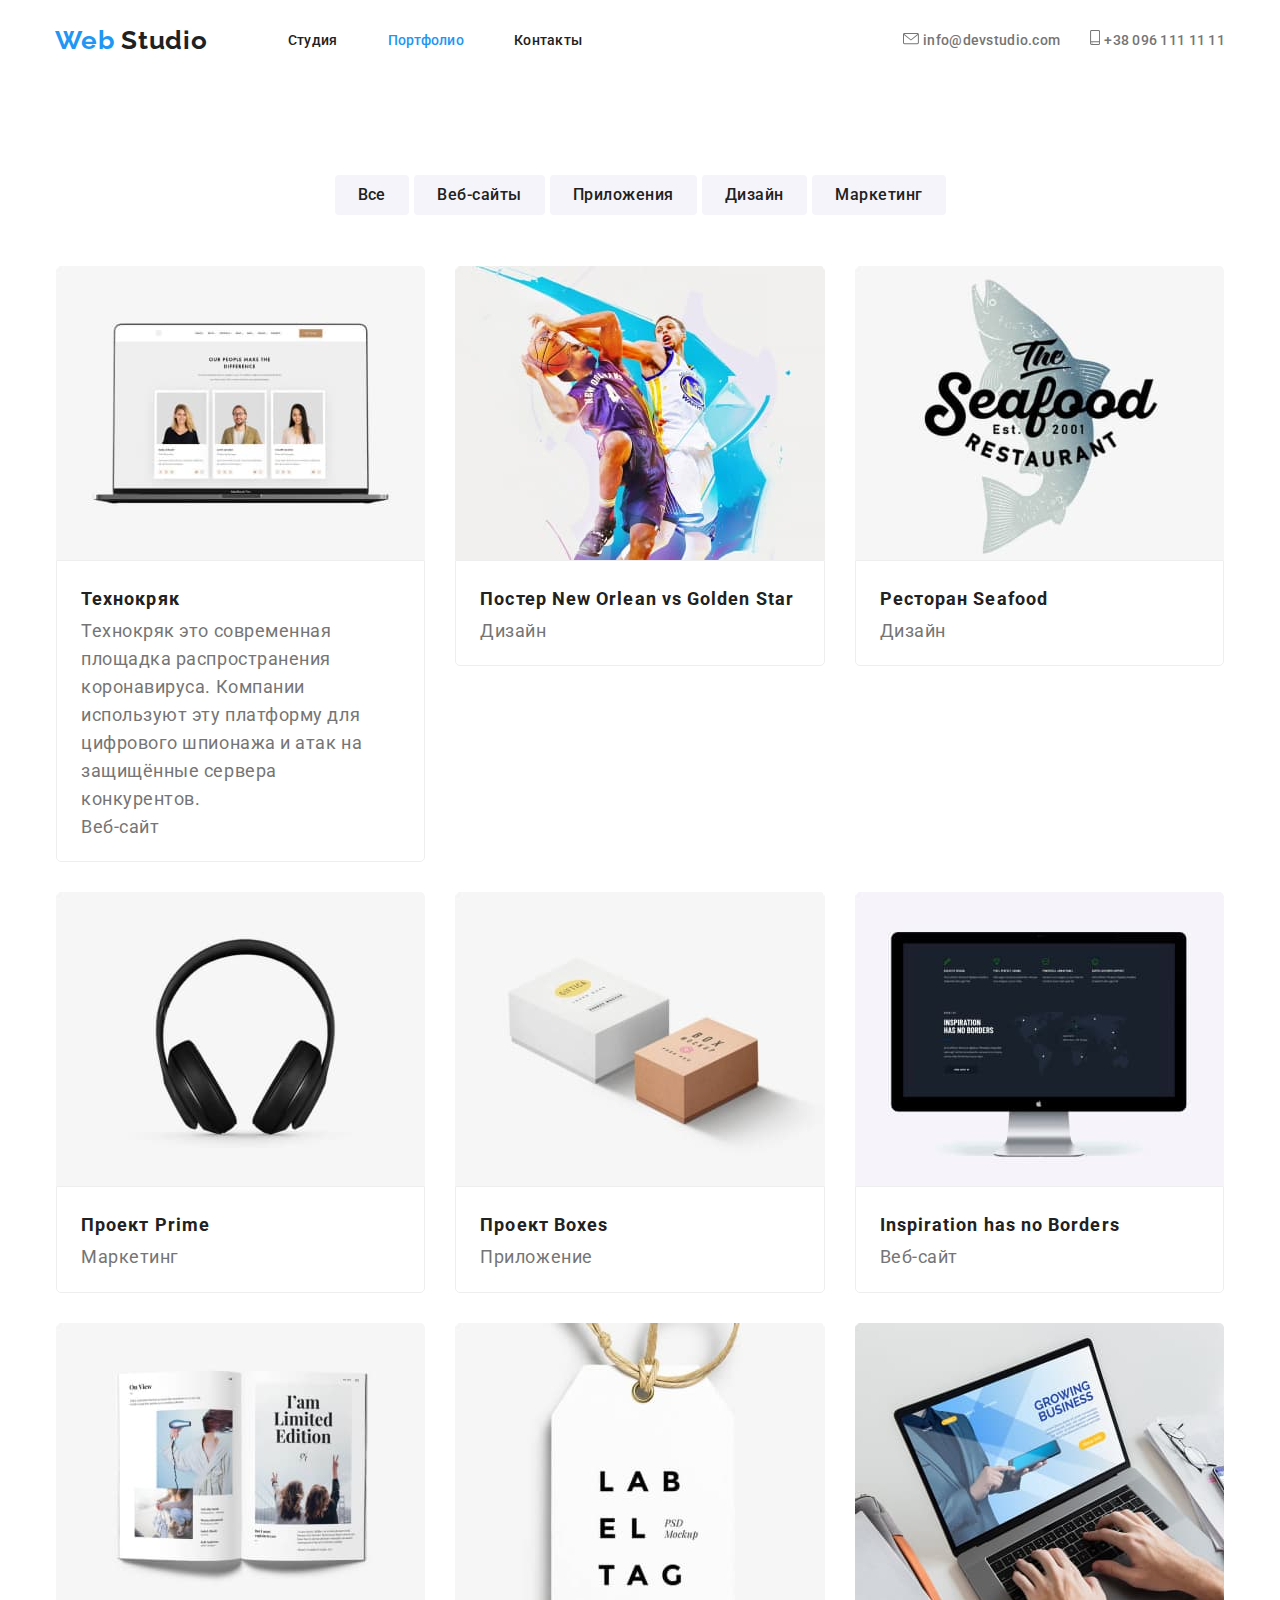
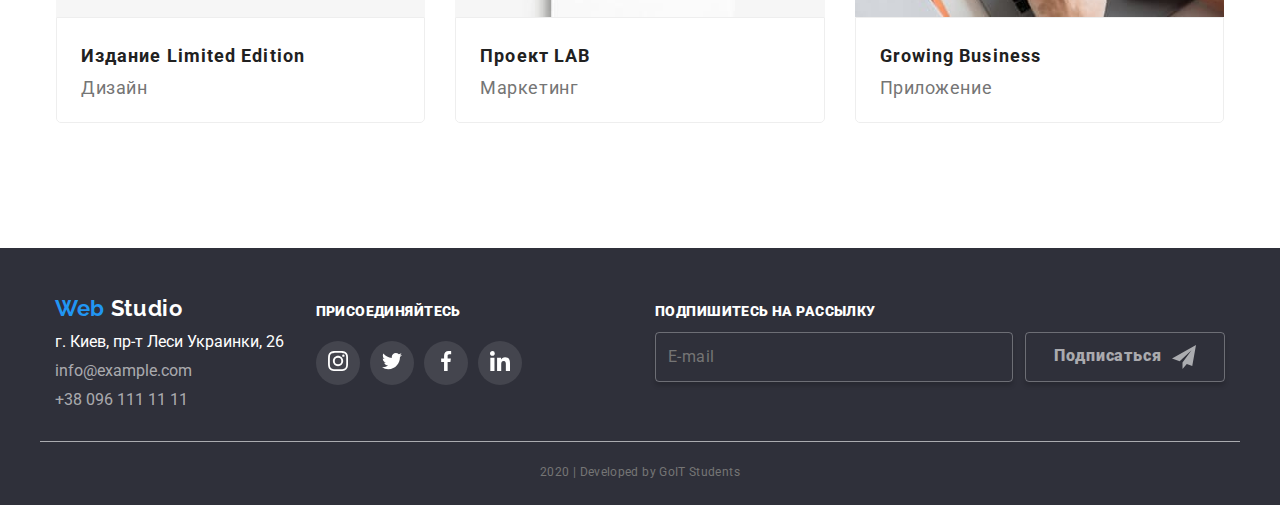
==== commit eb3afdb6: "делает футер в портфолио" ====
--- a/portfolio.html
+++ b/portfolio.html
@@ -229,21 +229,30 @@
         <div class="subscribe connect">
           <b> Присоединяйтесь</b>
           <ul class="footer-social list-rule">
-            <li class="footer-social__link footer-social__link--instagram">
-              <a href="" aria-label="ссылка на Instagram"></a>
-            </li>
-            <li class="footer-social__link footer-social__link--twitter">
-              <a
-                href=""
-                class="button primary"
-                aria-label="ссылка на Twitter"
+            <li class="footer-social__link">
+              <a href="" aria-label="ссылка на Instagram">
+                <svg class="footer-social-icon" width="20" height="20">
+                  <use href="./images/symbol-defs.svg#instagram"></use>
+                </svg>
+              </a>
+            </li>
+            <li class="footer-social__link">
+              <a href="" aria-label="ссылка на Twitter"
+                ><svg class="footer-social-icon" width="20" height="20">
+                  <use href="./images/symbol-defs.svg#twitter"></use></svg
               ></a>
             </li>
-            <li class="footer-social__link footer-social__link--facebook">
-              <a href="" aria-label="ссылка на Facebook"></a>
-            </li>
-            <li class="footer-social__link footer-social__link--linkedin">
-              <a href="" aria-label="ссылка на Linkedin"></a>
+            <li class="footer-social__link">
+              <a href="" aria-label="ссылка на Facebook"
+                ><svg class="footer-social-icon" width="20" height="20">
+                  <use href="./images/symbol-defs.svg#facebook"></use></svg
+              ></a>
+            </li>
+            <li class="footer-social__link">
+              <a href="" aria-label="ссылка на Linkedin"
+                ><svg class="footer-social-icon" width="20" height="20">
+                  <use href="./images/symbol-defs.svg#linkedin"></use></svg
+              ></a>
             </li>
           </ul>
         </div>
--- a/css/common.css
+++ b/css/common.css
@@ -178,11 +178,14 @@
   color: var(--white-text-color);
 }
 .footer-social {
+  display: flex;
   padding-top: 21px;
   padding-bottom: 56px;
 }
 .footer-social__link {
-  display: inline-block;
+  display: flex;
+  justify-content: center;
+  align-items: center;
   margin-right: 10px;
   width: 44px;
   height: 44px;
@@ -199,18 +202,9 @@
 .footer-social__link:focus {
   background-color: var(--accent-color);
 }
-
-.footer-social__link--instagram {
-  background-image: url(../images/footer/instagram.svg);
-}
-.footer-social__link--twitter {
-  background-image: url(../images/footer/twitter.svg);
-}
-.footer-social__link--facebook {
-  background-image: url(../images/footer/facebook.svg);
-}
-.footer-social__link--linkedin {
-  background-image: url(../images/footer/linkedin.svg);
+.footer-social-icon {
+  display: inline-block;
+  fill: var(--white-text-color);
 }
 .contacts a {
   display: inline-block;
--- a/css/main.css
+++ b/css/main.css
@@ -231,6 +231,7 @@
 .regular-clients .title {
   color: var(--primaty-text-color);
 }
+/*  */
 .client-logo {
   display: flex;
   justify-content: center;
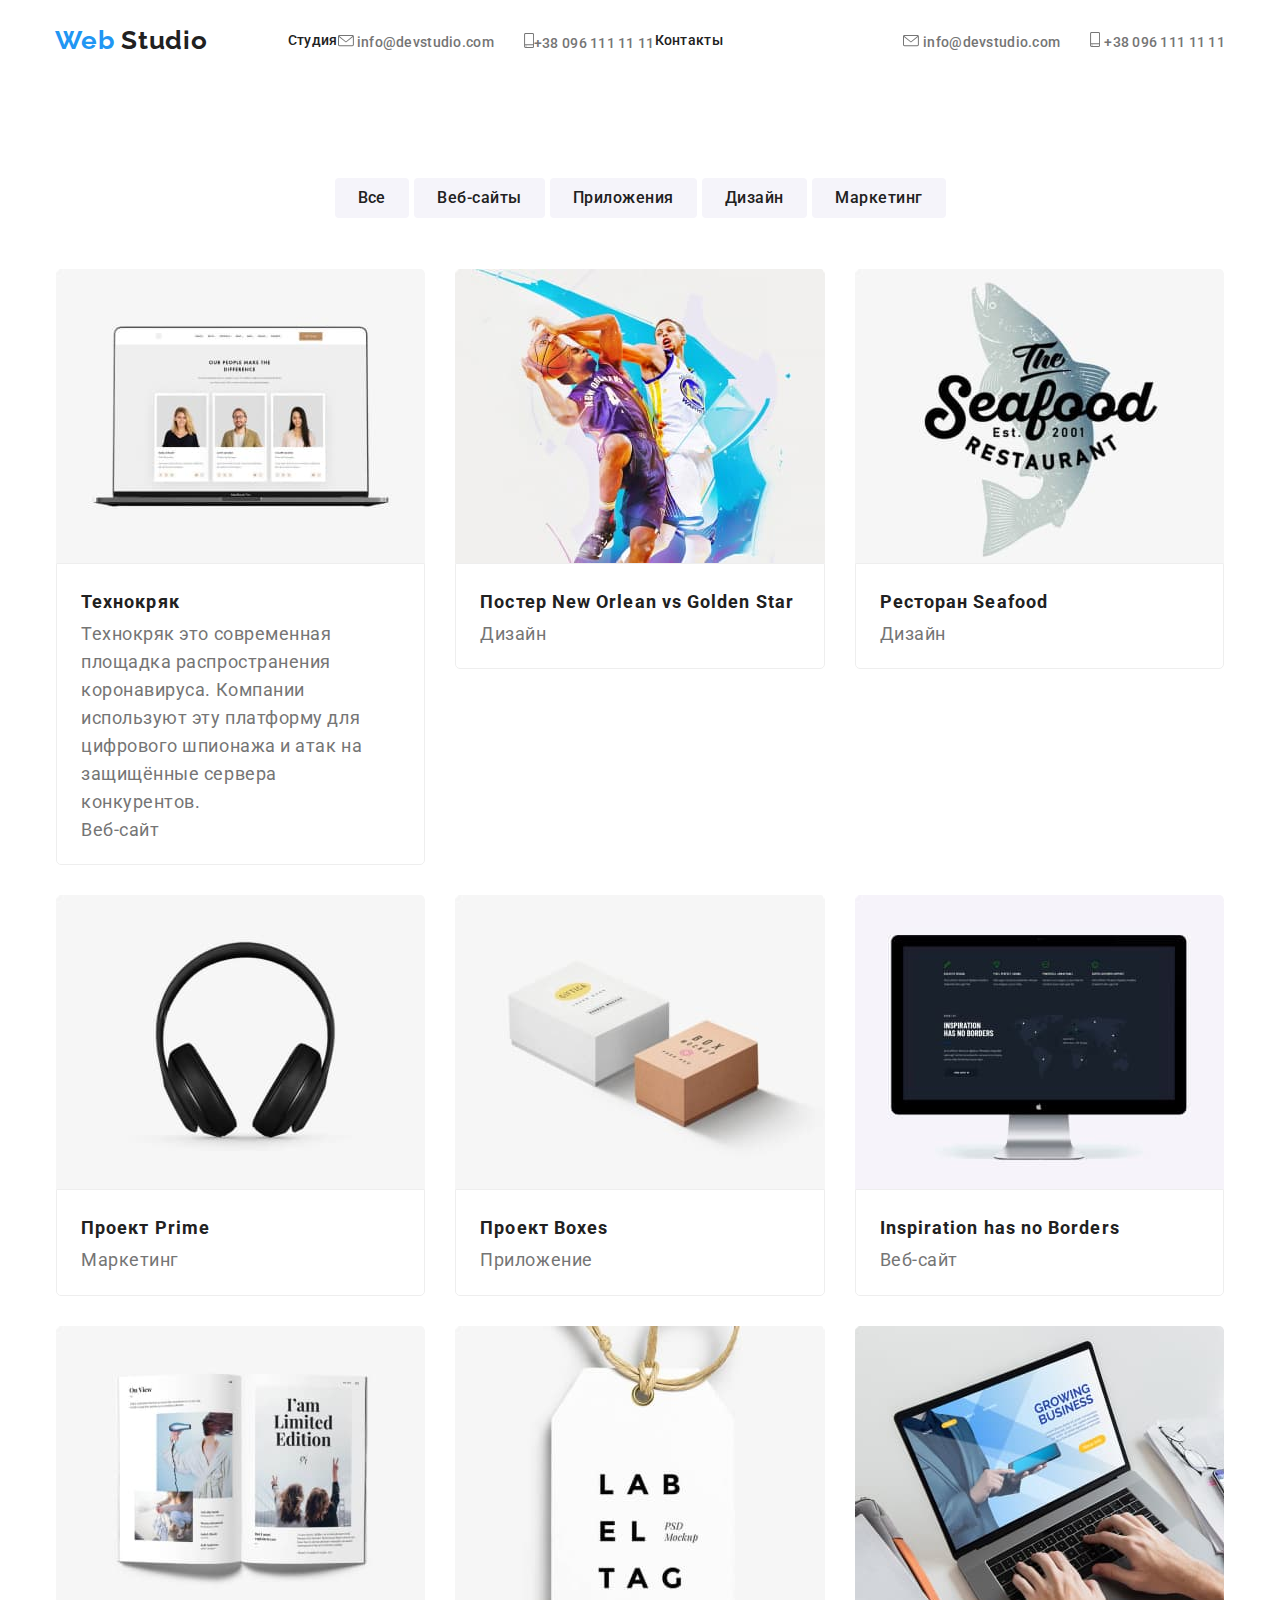
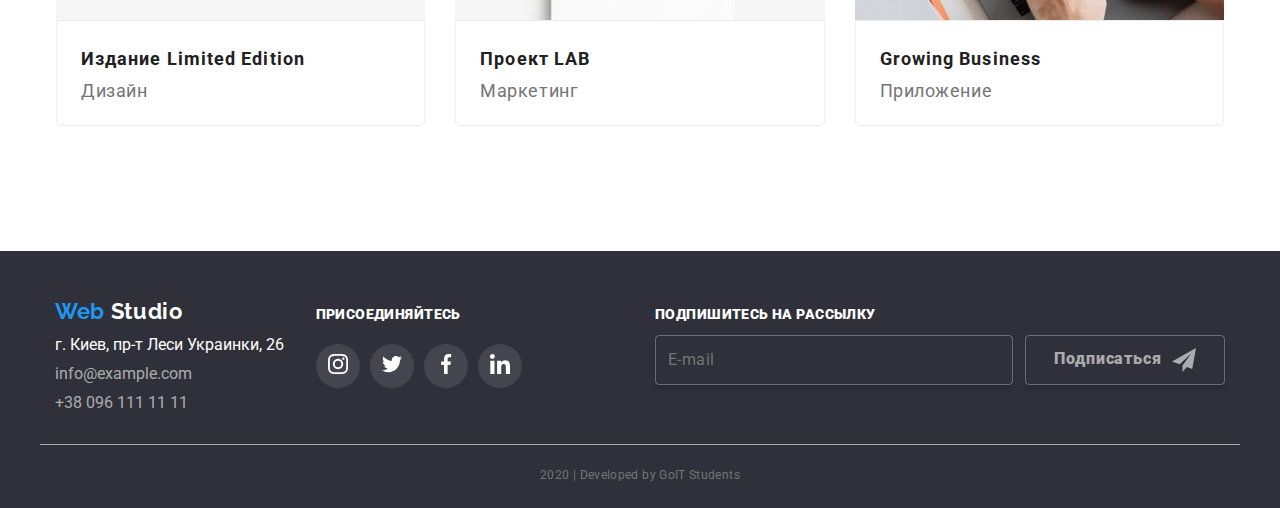
==== commit 5b11f16a: "делает ссылки хедера" ====
--- a/portfolio.html
+++ b/portfolio.html
@@ -26,9 +26,25 @@
               <li class="item">
                 <a href="./index.html" class="link">Студия</a>
               </li>
-              <li class="item">
-                <a href="./portfolio.html" class="link current">Портфолио</a>
-              </li>
+              <ul class="link-nav list-rule">
+                <li class="item-link">
+                  <a href="mailto:info@devstudio.com" class="link"
+                    ><svg class="nav-icon" width="16" height="12">
+                      <use href="./images/symbol-defs.svg#envelope"></use>
+                    </svg>
+                    info@devstudio.com
+                  </a>
+                </li>
+                <li class="item-link">
+                  <a href="tel:+380961111111" class="link"
+                    ><svg class="nav-icon" width="10" height="15">
+                      <use
+                        href="./images/symbol-defs.svg#smartphone"
+                      ></use></svg
+                    >+38 096 111 11 11</a
+                  >
+                </li>
+              </ul>
               <li class="item"><a href="" class="link">Контакты </a></li>
             </ul>
           </nav>
@@ -270,20 +286,9 @@
               </li>
               <li class="input-button">
                 <button class="input-button--submit" type="submit">
-                  Подписаться
-                  <svg
-                    class="svgshka"
-                    width="24"
-                    height="24"
-                    viewBox="0 0 24 24"
-                    fill="none"
-                    xmlns="http://www.w3.org/2000/svg"
-                  >
-                    <path
-                      class="plane"
-                      d="M24 0L0 13.5L7.66994 16.3407L19.5 5.25002L10.5017 17.3896L10.509 17.3923L10.5 17.3896V24.0001L14.8013 18.982L20.2501 21.0001L24 0Z"
-                      fill="rgba(255, 255, 255, 0.6)"
-                    />
+                  <b>Подписаться</b>
+                  <svg class="plane" width="24" height="24">
+                    <use href="./images/symbol-defs.svg#icon-send"></use>
                   </svg>
                 </button>
               </li>
--- a/css/common.css
+++ b/css/common.css
@@ -146,9 +146,9 @@
   display: inline-block;
   fill: var(--secondary-text-color);
 }
-.item-link:hover > .nav-icon,
-.item-link:focus > .nav-icon {
-  fill: var(--accent-color);
+.link:hover > .nav-icon,
+.link:focus > .nav-icon {
+  fill: currentcolor;
 }
 /* footer css */
 .footer {
@@ -289,11 +289,12 @@
   background-color: var(--accent-color);
   color: var(--white-text-color);
 }
-.svgshka {
+.plane {
+  fill: var(--secondary-white-color);
   margin-left: 10px;
 }
-.input-button--submit:hover > .svgshka > .plane,
-.input-button--submit:focus > .svgshka > .plane {
+.input-button--submit:hover > .plane,
+.input-button--submit:focus > .plane {
   fill: #ffffff;
 }
 .subscribe {
--- a/css/main.css
+++ b/css/main.css
@@ -83,6 +83,8 @@
 }
 .features-link {
   display: flex;
+  justify-content: center;
+  align-items: center;
   margin-bottom: 30px;
   background-color: #f5f4fa;
   width: 270px;
@@ -90,21 +92,7 @@
   box-sizing: border-box;
   background-repeat: no-repeat;
   background-position: center;
-  /* outline: 1px tomato solid; */
-}
-.features-link .features-link--details {
-  background-image: url('../images/symbol-defs.svg#antenna');
-}
-.features-link--punctuality {
-  background-image: url('../images/studio_skills/clock.svg');
-}
-.features-link--planing {
-  background-image: url('../images/studio_skills/diagram.svg');
-}
-.features-link--modern_technology {
-  background-image: url('../images/studio_skills/astronaut.svg');
-}
-
+}
 .features-list .title {
   margin-bottom: 10px;
   font-weight: 700;
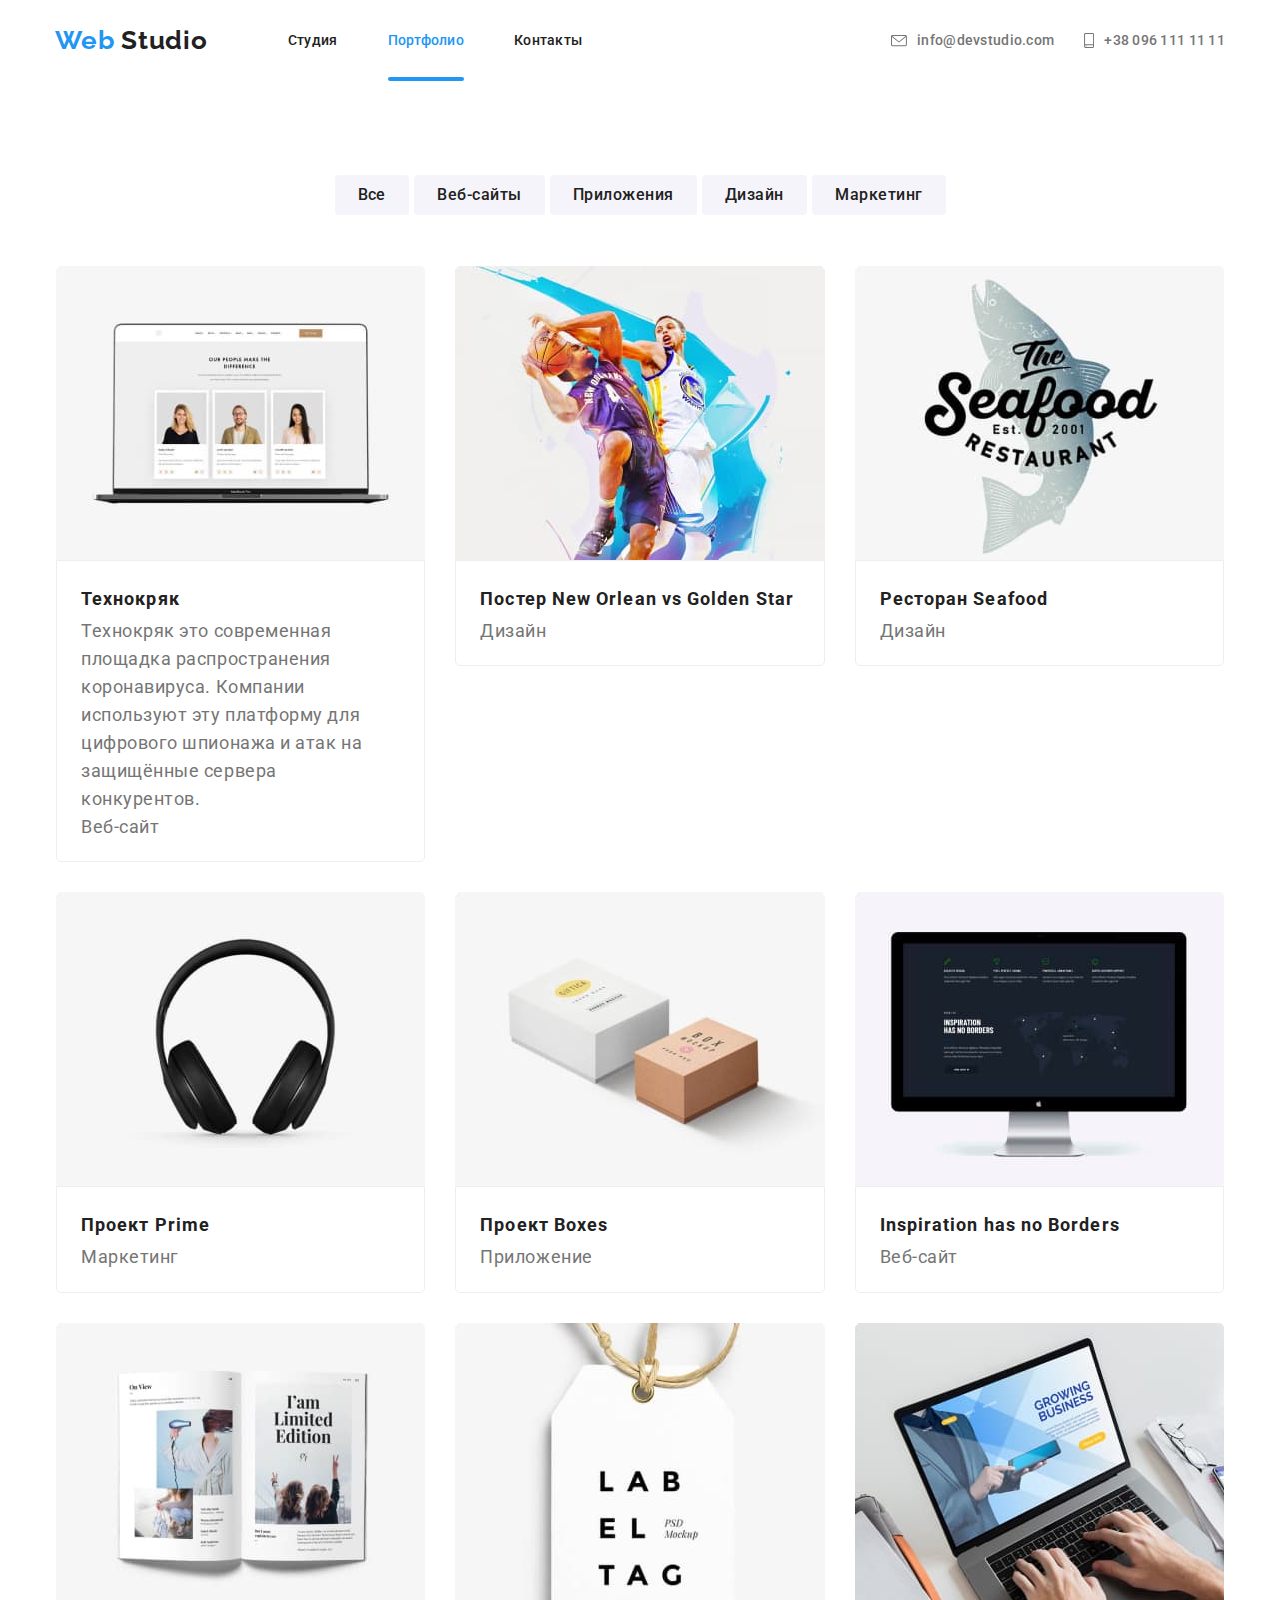
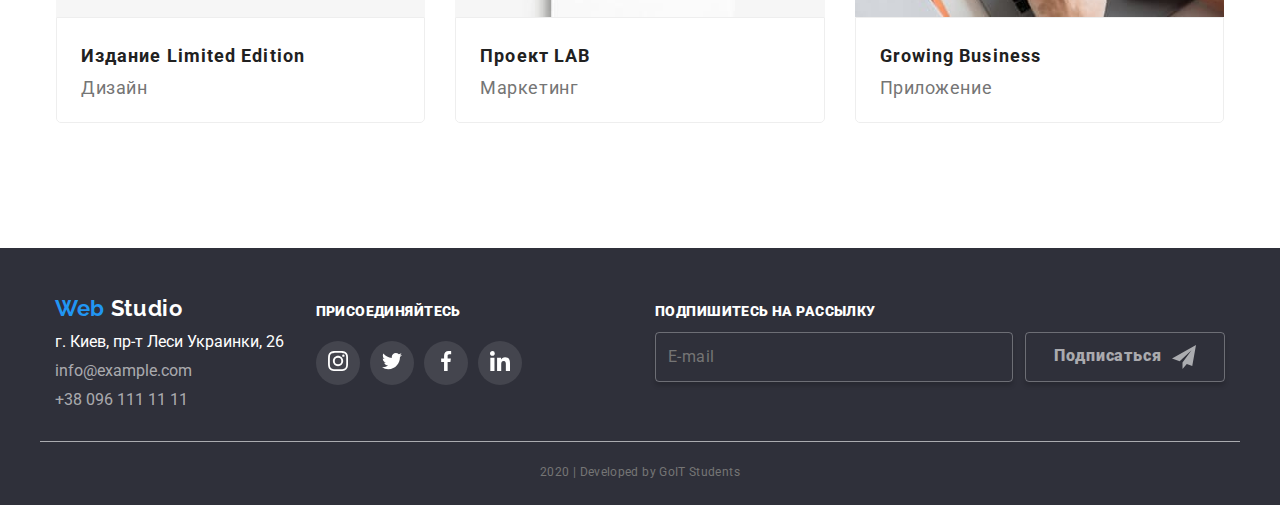
==== commit f3f08600: "делает каррент хедера" ====
--- a/portfolio.html
+++ b/portfolio.html
@@ -26,42 +26,27 @@
               <li class="item">
                 <a href="./index.html" class="link">Студия</a>
               </li>
-              <ul class="link-nav list-rule">
-                <li class="item-link">
-                  <a href="mailto:info@devstudio.com" class="link"
-                    ><svg class="nav-icon" width="16" height="12">
-                      <use href="./images/symbol-defs.svg#envelope"></use>
-                    </svg>
-                    info@devstudio.com
-                  </a>
-                </li>
-                <li class="item-link">
-                  <a href="tel:+380961111111" class="link"
-                    ><svg class="nav-icon" width="10" height="15">
-                      <use
-                        href="./images/symbol-defs.svg#smartphone"
-                      ></use></svg
-                    >+38 096 111 11 11</a
-                  >
-                </li>
-              </ul>
+              <li class="item">
+                <a href="./portfolio.html" class="link current">Портфолио</a>
+              </li>
               <li class="item"><a href="" class="link">Контакты </a></li>
             </ul>
           </nav>
           <ul class="link-nav list-rule">
             <li class="item-link">
-              <svg class="nav-icon" width="16" height="12">
-                <use href="./images/symbol-defs.svg#envelope"></use>
-              </svg>
-              <a href="mailto:info@devstudio.com" class="link">
+              <a href="mailto:info@devstudio.com" class="link"
+                ><svg class="nav-icon" width="16" height="12">
+                  <use href="./images/symbol-defs.svg#envelope"></use>
+                </svg>
                 info@devstudio.com
               </a>
             </li>
             <li class="item-link">
-              <svg class="nav-icon" width="10" height="15">
-                <use href="./images/symbol-defs.svg#smartphone"></use>
-              </svg>
-              <a href="tel:+380961111111" class="link">+38 096 111 11 11</a>
+              <a href="tel:+380961111111" class="link"
+                ><svg class="nav-icon" width="10" height="15">
+                  <use href="./images/symbol-defs.svg#smartphone"></use></svg
+                >+38 096 111 11 11</a
+              >
             </li>
           </ul>
         </div>
--- a/css/common.css
+++ b/css/common.css
@@ -118,10 +118,22 @@
   letter-spacing: 0.02em;
 }
 .site-nav .link.current {
+  position: relative;
   color: var(--accent-color);
 }
-.link-nav .link,
-.link-nav .link {
+.site-nav .link.current:after {
+  position: absolute;
+  content: '';
+  height: 4px;
+  left: 0;
+  bottom: 0;
+  width: 100%;
+  background-color: currentColor;
+  border-radius: 2px;
+}
+.item-link .link {
+  display: flex;
+  align-items: center;
   color: var(--secondary-text-color);
 }
 .site-nav .link:hover,
@@ -130,7 +142,7 @@
 .item-link .link:focus {
   color: var(--accent-color);
 }
-.link-nav > .item-link > .link {
+.link-nav > .link {
   display: inline-block;
 }
 .link-nav {
@@ -144,6 +156,8 @@
 /* --secondary-text-color  */
 .nav-icon {
   display: inline-block;
+  margin-right: 10px;
+
   fill: var(--secondary-text-color);
 }
 .link:hover > .nav-icon,
--- a/css/main.css
+++ b/css/main.css
@@ -67,9 +67,7 @@
 .our-team-list,
 .regular-clients-list {
   display: flex;
-  /* flex-direction: row; */
-  align-items: center;
-  /* justify-content: space-between; */
+  align-items: center;
   padding: 0px;
 }
 
@@ -89,9 +87,6 @@
   background-color: #f5f4fa;
   width: 270px;
   height: 120px;
-  box-sizing: border-box;
-  background-repeat: no-repeat;
-  background-position: center;
 }
 .features-list .title {
   margin-bottom: 10px;
@@ -123,7 +118,15 @@
   letter-spacing: 0.03em;
   text-transform: uppercase;
 }
-
+.what-we-do-list .card {
+  position: relative;
+}
+.what-we-do-list .card > .title-card {
+  position: absolute;
+  left: 0;
+  bottom: 0;
+  width: 100%;
+}
 .what-we-do-list .item {
   width: 380px;
 }
@@ -144,6 +147,7 @@
   display: flex;
   flex-direction: column;
   overflow: hidden;
+  padding-bottom: 24px;
   border-radius: 4px;
   width: 278px;
   box-shadow: 0px 2px 1px rgba(0, 0, 0, 0.2), 0px 1px 1px rgba(0, 0, 0, 0.14),
@@ -250,7 +254,7 @@
   display: block;
   margin-left: auto;
   margin-right: auto;
-  max-width: 200px;
+  min-width: 200px;
   padding: 10px 32px;
   border-radius: 4px;
   font-family: inherit;
@@ -307,12 +311,10 @@
 .work-list {
   display: flex;
   flex-wrap: wrap;
-  /* margin: -15px; */
   border: 1px solid transparent;
   border-radius: 5px;
 }
 .work-list .item {
-  /* margin: 15px; */
   width: calc((100% - 60px) / 3);
   margin-right: 30px;
   margin-bottom: 30px;
